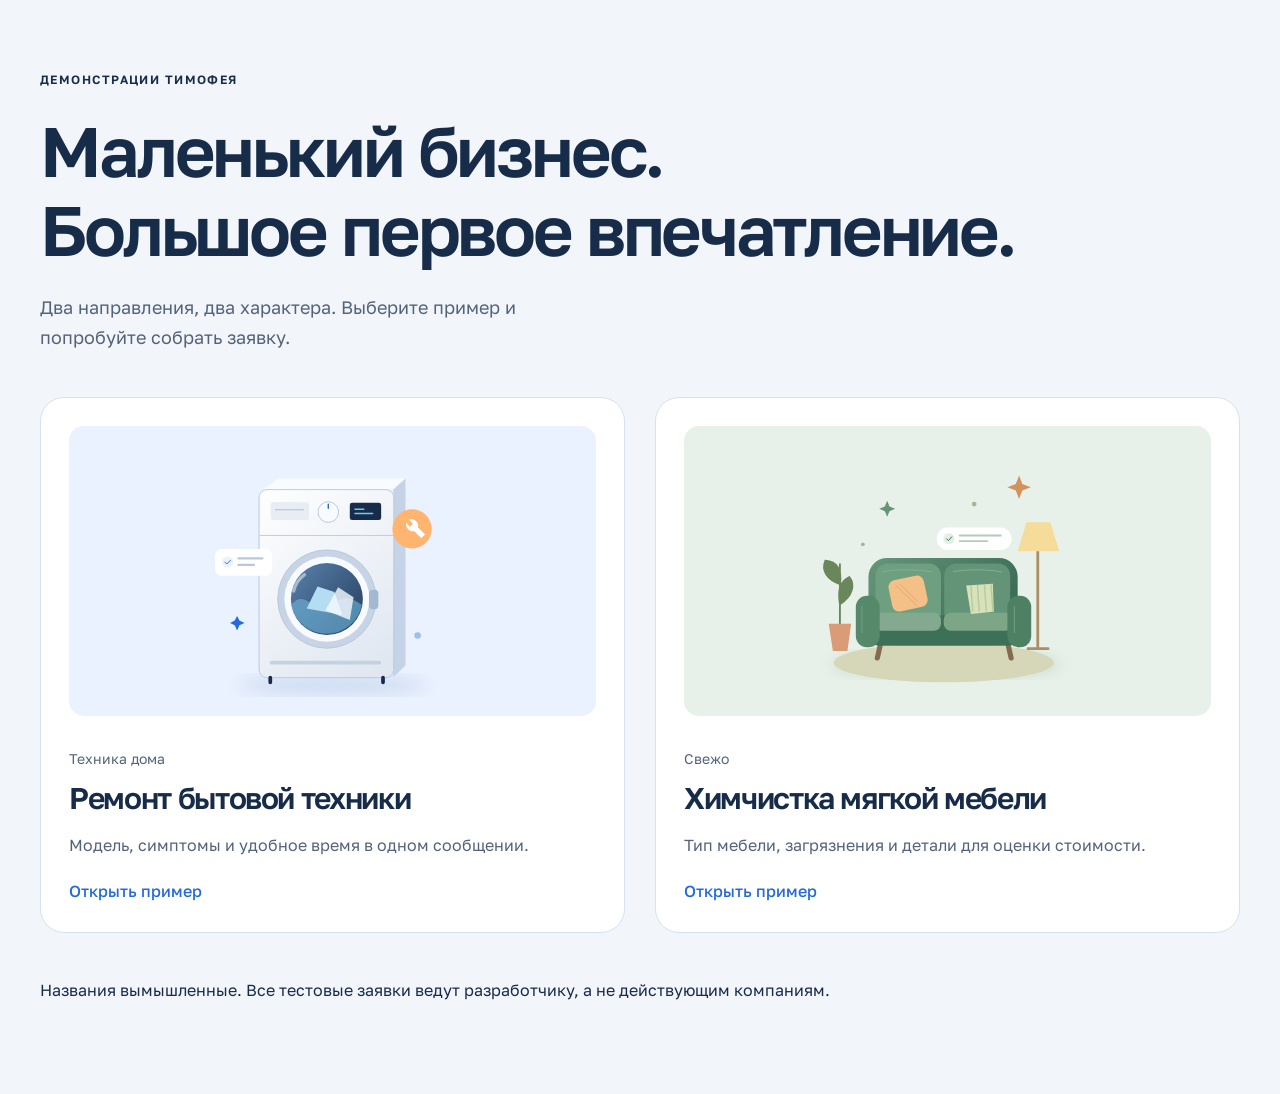
==== index.html @ 1a915739 "Publish two independent local service demo websites" ====
<!doctype html><html lang="ru"><head><meta charset="utf-8"><meta name="viewport" content="width=device-width, initial-scale=1"><title>Примеры сайтов для локального бизнеса</title><link rel="stylesheet" href="styles.css"></head><body class="gallery"><main class="wrap"><span class="eyebrow">Демонстрации Тимофея</span><h1>Маленький бизнес.<br>Большое первое впечатление.</h1><p class="intro">Два направления, два характера. Выберите пример и попробуйте собрать заявку.</p><div class="gallery-grid"><a href="repair/"><img src="assets/washer.svg" alt="Ремонт техники" width="680" height="620"><span>Техника дома</span><h2>Ремонт бытовой техники</h2><p>Модель, симптомы и удобное время в одном сообщении.</p><b>Открыть пример</b></a><a href="cleaning/"><img src="assets/sofa.svg" alt="Химчистка мебели" width="680" height="620"><span>Свежо</span><h2>Химчистка мягкой мебели</h2><p>Тип мебели, загрязнения и детали для оценки стоимости.</p><b>Открыть пример</b></a></div><p>Названия вымышленные. Все тестовые заявки ведут разработчику, а не действующим компаниям.</p></main></body></html>
---- styles.css ----
@font-face{font-family:Golos;src:url('assets/GolosText.ttf') format('truetype');font-display:swap}*{box-sizing:border-box}html{scroll-behavior:smooth;scroll-padding-top:110px}body{margin:0;font:16px/1.6 Golos,Arial,sans-serif;background:#fbfcff;color:var(--ink,#172c49);--ink:#172c49;--accent:#2369df;--soft:#eaf1ff;--muted:#53647a;--line:#d8e1ef}body.cleaning{--ink:#17483e;--accent:#246c58;--soft:#e7f1e9;--muted:#526a60;--line:#d1e1d8;background:#fffefb}a{color:inherit;text-decoration:none}button,input,select,textarea{font:inherit}button,a,input,textarea,select,summary{-webkit-tap-highlight-color:transparent}button,a,summary{touch-action:manipulation}button{cursor:pointer}button:focus-visible,a:focus-visible,summary:focus-visible{outline:3px solid #db752d;outline-offset:5px}p{margin:0 0 20px}h1,h2,h3{line-height:1.12;font-weight:600;letter-spacing:-.045em;margin:0}h1{font-size:clamp(44px,5.3vw,76px)}h1 em{color:var(--accent);font-style:normal}h2{font-size:clamp(32px,3.3vw,46px)}h3{font-size:24px;letter-spacing:-.025em}small{font-size:14px}.wrap{width:min(1200px,calc(100% - 80px));margin-inline:auto}.demo{background:var(--ink);color:white;min-height:38px;padding:8px 40px;display:flex;justify-content:space-between;gap:20px;font-size:13px}.demo a{text-decoration:underline;text-underline-offset:4px}header{height:94px;display:flex;align-items:center;justify-content:space-between;gap:30px;padding:0 max(40px,calc((100vw - 1200px)/2));background:#fbfcfff2;position:sticky;top:0;z-index:10;border-bottom:1px solid var(--line);backdrop-filter:blur(16px)}.cleaning header{background:#fffefbf2}.brand{font-size:23px;font-weight:600;letter-spacing:-.04em;display:inline-flex;align-items:center;gap:10px;white-space:nowrap}.brandmark{width:36px;height:36px;border-radius:10px;background:var(--accent);color:white;display:grid;place-items:center;font-size:23px}.cleaning .brandmark{border-radius:50%;font-size:30px}nav{display:flex;gap:26px;font-size:14px}nav a:hover{color:var(--accent)}.header-cta{font-size:14px;font-weight:500;border:1px solid var(--line);border-radius:30px;padding:10px 18px;white-space:nowrap}.header-cta:hover{background:var(--soft)}.hero{display:grid;grid-template-columns:1.1fr 1fr;gap:34px;align-items:center;padding-block:70px 80px}.eyebrow{text-transform:uppercase;letter-spacing:.12em;font-size:12px;font-weight:600;display:block;margin-bottom:22px}.kicker{font-size:15px;color:var(--muted);margin-bottom:12px}.intro{font-size:18px;line-height:1.65;color:var(--muted);max-width:570px;margin-top:25px}.button{display:inline-flex;align-items:center;justify-content:center;min-height:54px;padding:14px 26px;border:0;border-radius:8px;background:var(--ink);color:white;font-weight:500;font-size:16px;transition:transform .2s,background .2s}.button:hover{transform:translateY(-2px)}.primary{background:var(--accent)}.micro{font-size:13px;color:var(--muted);margin-top:16px;margin-bottom:0}.hero-art{position:relative;isolation:isolate;min-width:0;background:var(--soft);border-radius:28px;padding:30px 20px 20px;overflow:hidden}.hero-art:before{content:'';width:370px;height:370px;position:absolute;left:20%;top:80px;background:#d6e5ff;border-radius:50%;z-index:-1}.hero-art img{display:block;width:100%;height:auto;animation:arrive .8s ease both}.art-caption{font-size:14px;font-weight:500;text-align:center}.art-note{font-size:14px;line-height:1.5;padding:0 12px 14px;color:var(--muted)}.cleaning .hero-art{border-radius:200px 200px 24px 24px;background:#ecf3e8;padding-top:50px}.cleaning .hero-art:before{background:#d4e5ce}.cleaning .hero-copy h1{font-size:clamp(44px,5vw,70px)}.cleaning .button{border-radius:30px}.section-head{display:flex;align-items:end;justify-content:space-between;gap:30px;margin-bottom:35px}.section-head p{font-size:14px;color:var(--muted);margin:0}.services{padding-block:35px 85px}.service-list{display:grid;grid-template-columns:repeat(3,1fr);gap:18px}.service{display:flex;flex-wrap:wrap;gap:18px;text-align:left;border:1px solid var(--line);padding:26px;background:white;border-radius:14px;color:var(--ink);transition:background .2s,border-color .2s,transform .2s}.service:hover,.service.selected{background:var(--soft);border-color:var(--accent);transform:translateY(-3px)}.service-icon{font-size:30px;line-height:1;color:var(--accent)}.service strong{display:block;font-size:20px;letter-spacing:-.025em}.service small{display:block;color:var(--muted);margin-top:10px}.choose{width:100%;font-size:14px;font-weight:500;margin-top:12px;color:var(--accent)}.service-foot{color:var(--muted);font-size:14px;margin-top:20px}.process{padding-block:65px;background:var(--soft)}.steps{display:grid;grid-template-columns:repeat(3,1fr);gap:50px;margin-top:40px}.steps p{color:var(--muted);margin:15px 0 0}.step-mark{width:32px;height:4px;background:var(--accent);display:block;margin-bottom:22px;border-radius:4px}.request{padding-block:95px;display:grid;grid-template-columns:.85fr 1.15fr;gap:80px}.request-copy>p{color:var(--muted);margin-top:24px}.request-copy aside{border-left:3px solid var(--accent);padding:0 0 0 18px;margin-top:35px;font-size:14px}.request-copy aside p{margin:10px 0 0;color:var(--muted)}.photo-note{font-size:14px}form{border:1px solid var(--line);background:white;padding:30px;border-radius:20px;box-shadow:0 18px 60px #172c4908}label{display:block;font-size:14px;font-weight:500;margin-bottom:18px}.field-row{display:grid;grid-template-columns:1fr 1fr;gap:16px}input,textarea,select{display:block;width:100%;min-width:0;border:1px solid var(--line);background:#fff;border-radius:7px;padding:12px;color:var(--ink);margin-top:8px;font-size:16px;outline-offset:3px}textarea{resize:vertical;min-height:110px}select{appearance:none;padding-right:36px;background-image:url("data:image/svg+xml,%3Csvg xmlns='http://www.w3.org/2000/svg' width='14' height='14' viewBox='0 0 24 24' fill='none' stroke='%2353647a' stroke-width='2'%3E%3Cpath d='m6 9 6 6 6-6'/%3E%3C/svg%3E");background-repeat:no-repeat;background-position:right 12px center}input:focus,select:focus,textarea:focus{outline:2px solid var(--accent)}input::placeholder,textarea::placeholder{color:#6b7788;font-size:14px;opacity:1}.submit{width:100%}.form-hint{font-size:13px;color:var(--muted);margin:14px 0 0;line-height:1.65}.faq{display:grid;grid-template-columns:1fr 1.2fr;gap:80px;padding-block:15px 90px}details{border-top:1px solid var(--line);padding:18px 0}details:last-child{border-bottom:1px solid var(--line)}summary{font-size:18px;font-weight:500;cursor:pointer;list-style:none;position:relative;padding-right:28px}summary::-webkit-details-marker{display:none}summary:after{content:'+';position:absolute;right:2px;top:-3px;font-size:25px;font-weight:400}details[open] summary:after{content:'−'}details p{color:var(--muted);margin:14px 0 0;font-size:15px}.final-cta{padding:50px;background:var(--ink);border-radius:20px;color:#fff;display:flex;justify-content:space-between;align-items:center;gap:30px}.final-cta .button{background:white;color:var(--ink)}footer{display:flex;justify-content:space-between;gap:30px;align-items:center;padding-block:45px}footer p{font-size:12px;color:var(--muted);margin:0}footer>a:last-child{font-size:14px;text-decoration:underline}dialog{width:min(620px,calc(100% - 32px));border:1px solid var(--line);border-radius:20px;padding:28px;color:var(--ink);max-height:90dvh;box-shadow:0 25px 100px #0003}dialog::backdrop{background:#10243bbc;backdrop-filter:blur(6px)}dialog h2{font-size:30px}.dialog-head{display:flex;align-items:center;justify-content:space-between;gap:15px;margin-bottom:16px}.close{font-size:30px;border:0;background:var(--soft);width:42px;height:42px;border-radius:50%;color:var(--ink)}dialog>p{font-size:14px}pre{white-space:pre-wrap;overflow-wrap:anywhere;font:14px/1.65 Golos,Arial,sans-serif;background:var(--soft);padding:18px;border-radius:10px;max-height:35vh;overflow:auto}dialog .button{width:100%}.copy{background:transparent;border:1px solid var(--line);border-radius:8px;padding:12px;width:100%;margin-top:10px;color:var(--ink)}#copy-status{margin:8px 0}.gallery{background:#f2f5fa}.gallery main{padding-block:70px}.gallery h1{font-size:clamp(40px,5.5vw,70px);max-width:1000px}.gallery-grid{display:grid;grid-template-columns:1fr 1fr;gap:30px;margin-block:45px}.gallery-grid>a{background:white;padding:28px;border-radius:24px;border:1px solid #d8e1ef;transition:transform .2s}.gallery-grid>a:hover{transform:translateY(-4px)}.gallery-grid img{width:100%;height:290px;background:#eaf1ff;border-radius:15px;object-fit:contain;margin-bottom:22px}.gallery-grid>a+ a img{background:#e7f1e9}.gallery-grid h2{font-size:30px;margin-block:10px 18px}.gallery-grid p{color:#53647a}.gallery-grid span{font-size:14px;color:#53647a}.gallery-grid b{color:#2369df;font-weight:500}@keyframes arrive{from{opacity:0;transform:translateY(15px)}to{opacity:1;transform:translateY(0)}}@media(min-width:1550px){.hero{gap:60px}}@media(max-width:1050px){header nav{display:none}.request,.faq{gap:35px}.wrap{width:calc(100% - 48px)}header{padding-inline:24px}.hero{gap:24px}h1,.cleaning .hero-copy h1{font-size:48px}.service{padding:20px}.service strong{font-size:18px}.steps{gap:26px}.field-row{grid-template-columns:1fr;gap:0}}@media(max-width:700px){html{scroll-padding-top:80px}.wrap{width:calc(100% - 36px)}.demo{padding:8px 18px;font-size:12px;gap:10px}.demo span{max-width:215px}.demo a{white-space:nowrap;align-self:center}header{height:76px;padding-inline:18px;gap:10px}.brand{font-size:19px;gap:7px}.brandmark{width:30px;height:30px;font-size:20px}.header-cta{font-size:12px;padding:9px 11px}.hero{grid-template-columns:1fr;padding-block:36px 50px;gap:32px}.eyebrow{font-size:12px;margin-bottom:18px}.kicker{font-size:14px}h1,.cleaning .hero-copy h1{font-size:clamp(38px,10.5vw,58px)}.intro{font-size:16px;margin-top:20px}.hero-art{padding-top:24px;max-width:450px;width:100%;margin:auto}.hero-art img{max-height:350px}.art-note{font-size:13px;padding-bottom:8px}.cleaning .hero-art{padding-top:35px}.hero-art:before{width:260px;height:260px;top:50px}.section-head{display:block}.section-head>p{margin-top:18px}.service-list{grid-template-columns:1fr;gap:12px}.service{padding:20px;flex-wrap:nowrap;align-items:center}.service-icon{flex-shrink:0}.service strong{font-size:18px}.service small{margin-top:5px;font-size:13px}.choose{width:auto;margin:0 0 0 auto;font-size:12px}.services{padding-block:10px 40px}.steps{grid-template-columns:1fr;gap:28px;margin-top:30px}.step-mark{margin-bottom:14px}.steps p{margin-top:10px}.process{padding-block:40px}.request{grid-template-columns:1fr;padding-block:50px;gap:20px}form{padding:22px 18px}.request-copy aside{margin-top:24px}.request-copy>p{margin-top:20px}.field-row{grid-template-columns:1fr}.faq{grid-template-columns:1fr;gap:28px;padding-bottom:45px}summary{font-size:16px}.final-cta{padding:30px 24px;display:block}.final-cta h2{font-size:32px}.final-cta .button{margin-top:24px}footer{display:block;padding-block:30px}footer p{margin-block:18px}dialog{padding:20px}dialog h2{font-size:26px}.gallery main{padding-block:35px}.gallery-grid{grid-template-columns:1fr;gap:22px;margin-block:30px}.gallery-grid>a{padding:22px}.gallery-grid img{height:250px}.gallery-grid h2{font-size:26px}}@media(prefers-reduced-motion:reduce){html{scroll-behavior:auto}*,*:before,*:after{animation:none!important;transition:none!important}}
/* Keep the caption within the curved illustration panel. */
.cleaning .art-caption{max-width:65%;margin-inline:auto;line-height:1.45}.cleaning .brandmark{font-size:24px;line-height:1}
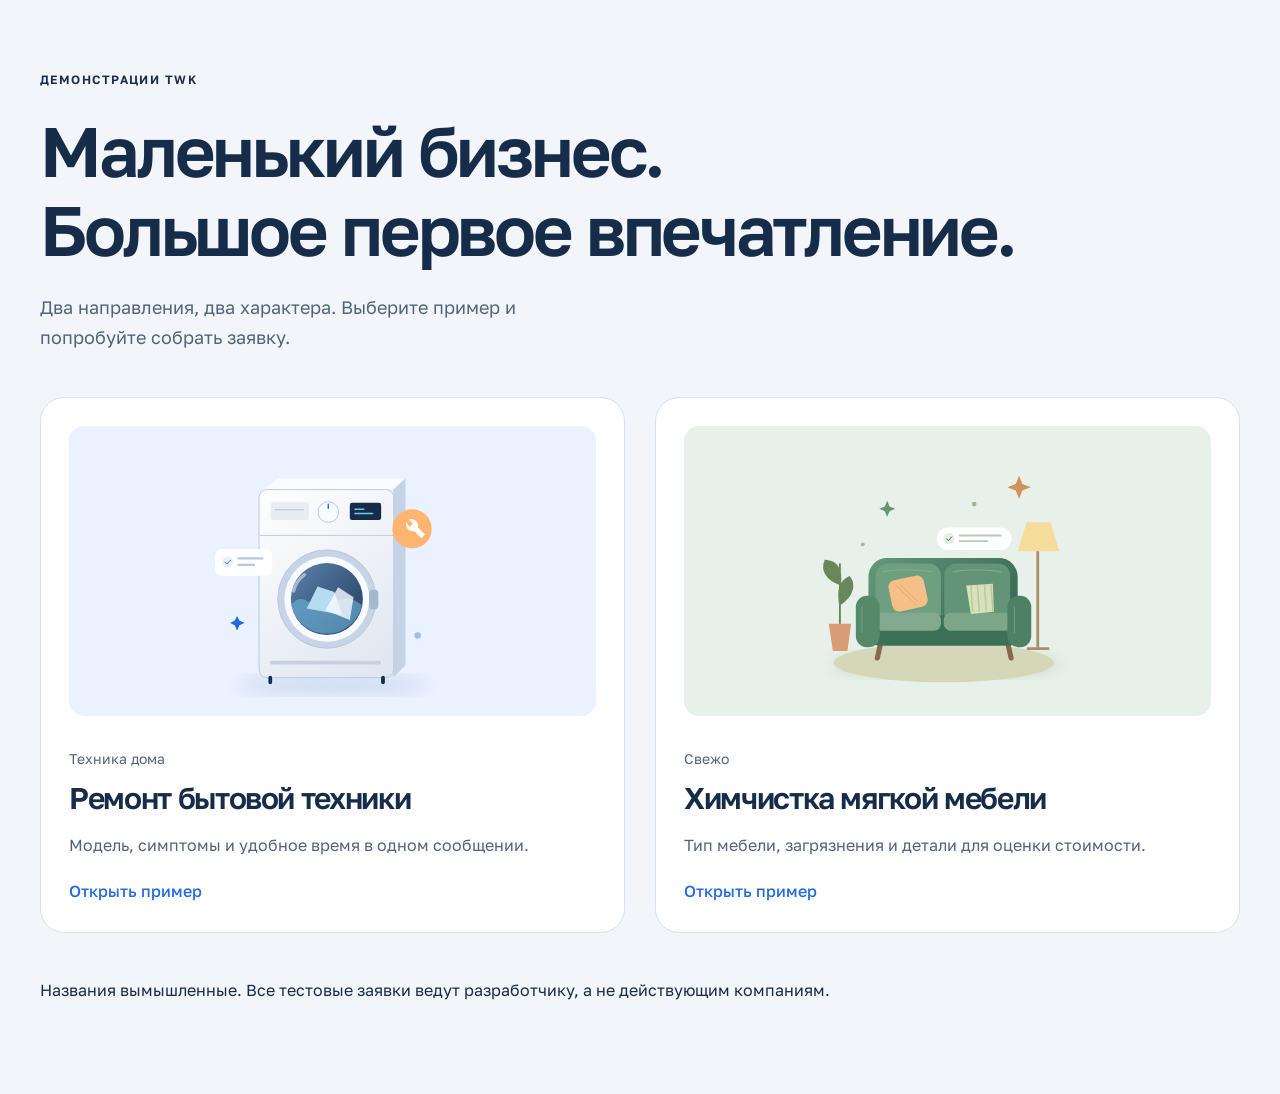
==== commit c25c1ad8: "Publish two independent local service demo websites" ====
--- a/index.html
+++ b/index.html
@@ -1 +1 @@
-<!doctype html><html lang="ru"><head><meta charset="utf-8"><meta name="viewport" content="width=device-width, initial-scale=1"><title>Примеры сайтов для локального бизнеса</title><link rel="stylesheet" href="styles.css"></head><body class="gallery"><main class="wrap"><span class="eyebrow">Демонстрации Тимофея</span><h1>Маленький бизнес.<br>Большое первое впечатление.</h1><p class="intro">Два направления, два характера. Выберите пример и попробуйте собрать заявку.</p><div class="gallery-grid"><a href="repair/"><img src="assets/washer.svg" alt="Ремонт техники" width="680" height="620"><span>Техника дома</span><h2>Ремонт бытовой техники</h2><p>Модель, симптомы и удобное время в одном сообщении.</p><b>Открыть пример</b></a><a href="cleaning/"><img src="assets/sofa.svg" alt="Химчистка мебели" width="680" height="620"><span>Свежо</span><h2>Химчистка мягкой мебели</h2><p>Тип мебели, загрязнения и детали для оценки стоимости.</p><b>Открыть пример</b></a></div><p>Названия вымышленные. Все тестовые заявки ведут разработчику, а не действующим компаниям.</p></main></body></html>+<!doctype html><html lang="ru"><head><meta charset="utf-8"><meta name="viewport" content="width=device-width, initial-scale=1"><title>Примеры сайтов для локального бизнеса</title><link rel="stylesheet" href="styles.css"></head><body class="gallery"><main class="wrap"><span class="eyebrow">Демонстрации TwK</span><h1>Маленький бизнес.<br>Большое первое впечатление.</h1><p class="intro">Два направления, два характера. Выберите пример и попробуйте собрать заявку.</p><div class="gallery-grid"><a href="repair/"><img src="assets/washer.svg" alt="Ремонт техники" width="680" height="620"><span>Техника дома</span><h2>Ремонт бытовой техники</h2><p>Модель, симптомы и удобное время в одном сообщении.</p><b>Открыть пример</b></a><a href="cleaning/"><img src="assets/sofa.svg" alt="Химчистка мебели" width="680" height="620"><span>Свежо</span><h2>Химчистка мягкой мебели</h2><p>Тип мебели, загрязнения и детали для оценки стоимости.</p><b>Открыть пример</b></a></div><p>Названия вымышленные. Все тестовые заявки ведут разработчику, а не действующим компаниям.</p></main></body></html>
